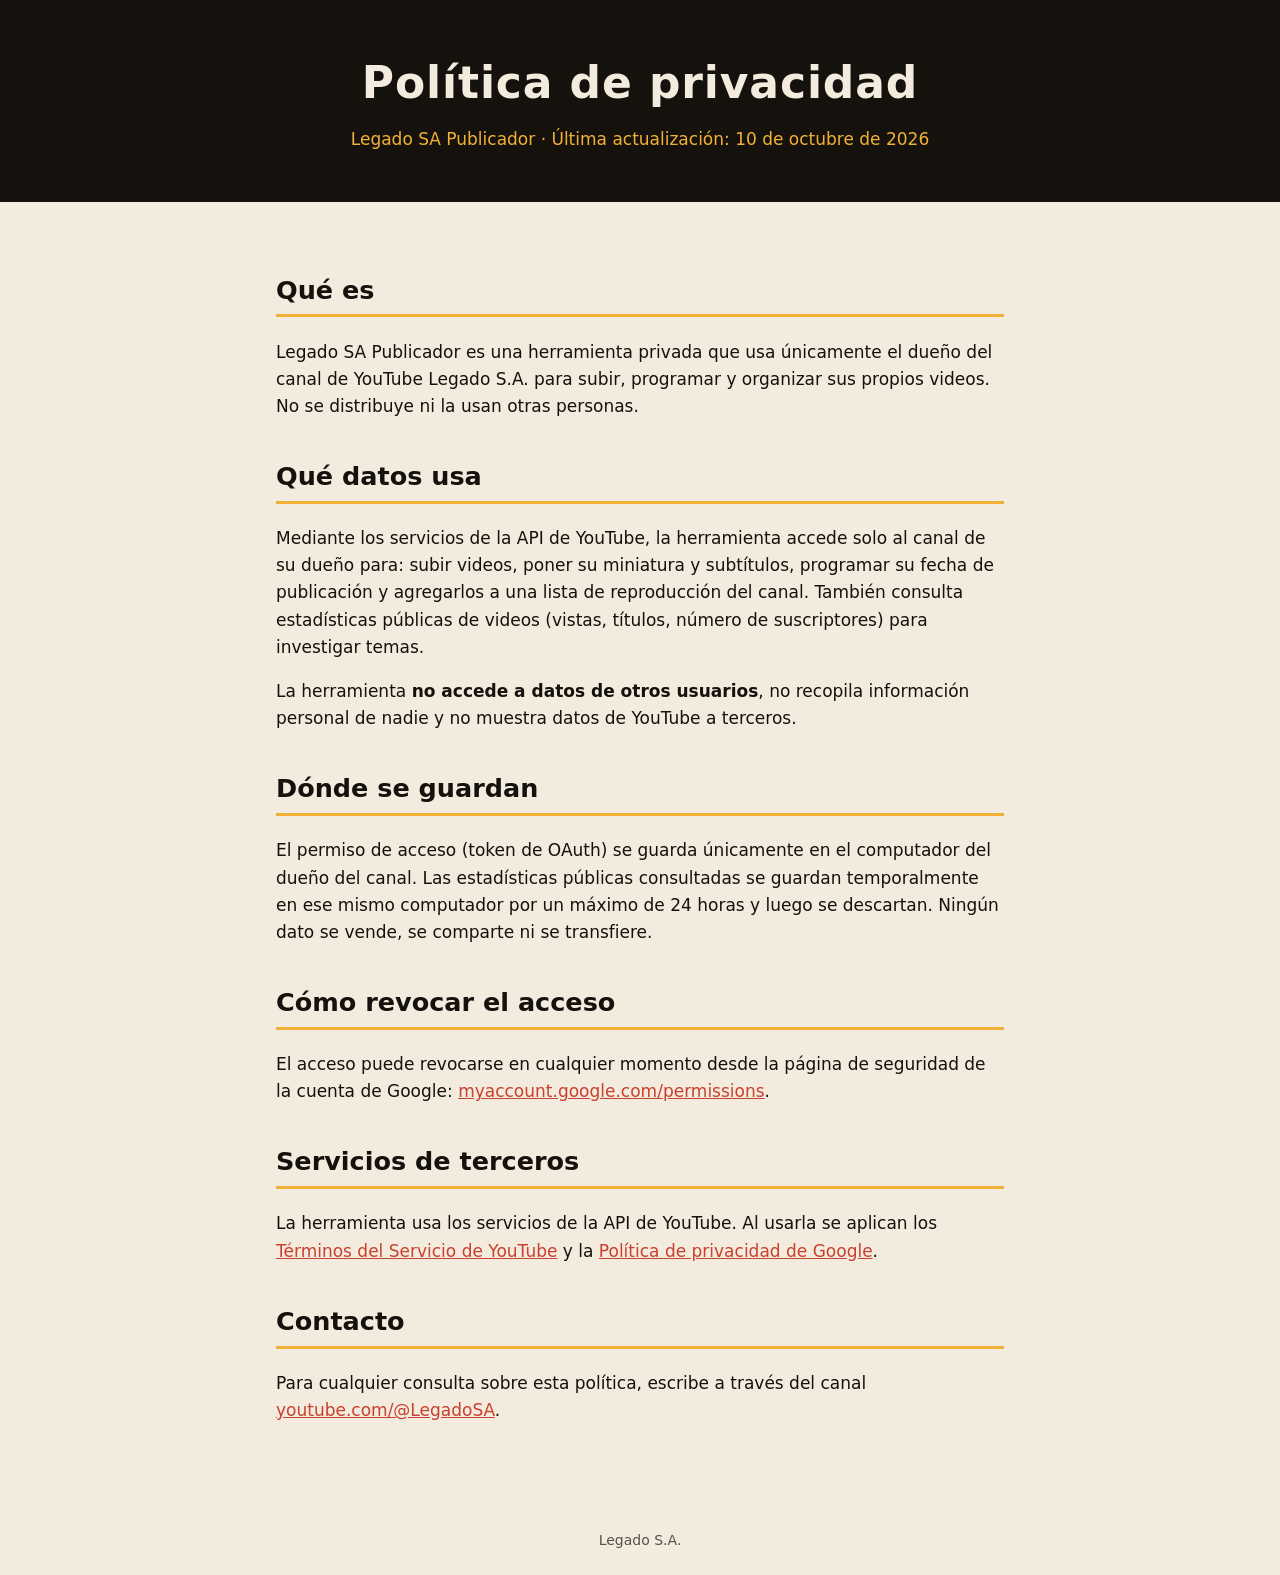
==== privacidad.html @ 9dd15a0d "Página principal y política de privacidad de Legado S.A. Co-Authored-By: Claude Opus 5.5 <noreply@an" ====
<!doctype html>
<html lang="es">
<head>
<meta charset="utf-8">
<meta name="viewport" content="width=device-width, initial-scale=1">
<title>Política de privacidad</title>
<meta name="description" content="Política de privacidad de Legado SA Publicador.">
<link rel="stylesheet" href="estilo.css">
</head>
<body>
<header>
  <h1>Política de privacidad</h1>
  <p>Legado SA Publicador · Última actualización: 10 de octubre de 2026</p>
</header>
<main>
  <h2>Qué es</h2>
  <p>Legado SA Publicador es una herramienta privada que usa únicamente el dueño del canal de YouTube Legado S.A. para subir, programar y organizar sus propios videos. No se distribuye ni la usan otras personas.</p>

  <h2>Qué datos usa</h2>
  <p>Mediante los servicios de la API de YouTube, la herramienta accede solo al canal de su dueño para: subir videos, poner su miniatura y subtítulos, programar su fecha de publicación y agregarlos a una lista de reproducción del canal. También consulta estadísticas públicas de videos (vistas, títulos, número de suscriptores) para investigar temas.</p>
  <p>La herramienta <strong>no accede a datos de otros usuarios</strong>, no recopila información personal de nadie y no muestra datos de YouTube a terceros.</p>

  <h2>Dónde se guardan</h2>
  <p>El permiso de acceso (token de OAuth) se guarda únicamente en el computador del dueño del canal. Las estadísticas públicas consultadas se guardan temporalmente en ese mismo computador por un máximo de 24 horas y luego se descartan. Ningún dato se vende, se comparte ni se transfiere.</p>

  <h2>Cómo revocar el acceso</h2>
  <p>El acceso puede revocarse en cualquier momento desde la página de seguridad de la cuenta de Google: <a href="https://myaccount.google.com/permissions">myaccount.google.com/permissions</a>.</p>

  <h2>Servicios de terceros</h2>
  <p>La herramienta usa los servicios de la API de YouTube. Al usarla se aplican los <a href="https://www.youtube.com/t/terms">Términos del Servicio de YouTube</a> y la <a href="https://policies.google.com/privacy">Política de privacidad de Google</a>.</p>

  <h2>Contacto</h2>
  <p>Para cualquier consulta sobre esta política, escribe a través del canal <a href="https://www.youtube.com/@LegadoSA">youtube.com/@LegadoSA</a>.</p>
</main>
<footer>Legado S.A.</footer>
</body>
</html>
---- estilo.css ----
:root { --tinta:#15120E; --papel:#F3EBDD; --mostaza:#F2B134; --ladrillo:#C8402F; }
* { box-sizing: border-box; }
body { margin:0; background:var(--papel); color:var(--tinta); font:17px/1.6 system-ui, -apple-system, "Segoe UI", sans-serif; }
header { background:var(--tinta); color:var(--papel); padding:48px 16px; text-align:center; }
header h1 { margin:0; font-size:44px; letter-spacing:.02em; }
header p { margin:8px 0 0; color:var(--mostaza); }
main { max-width:760px; margin:0 auto; padding:32px 16px 64px; }
h2 { margin-top:36px; border-bottom:3px solid var(--mostaza); padding-bottom:4px; }
a { color:var(--ladrillo); }
footer { text-align:center; padding:24px 16px; font-size:14px; opacity:.7; }
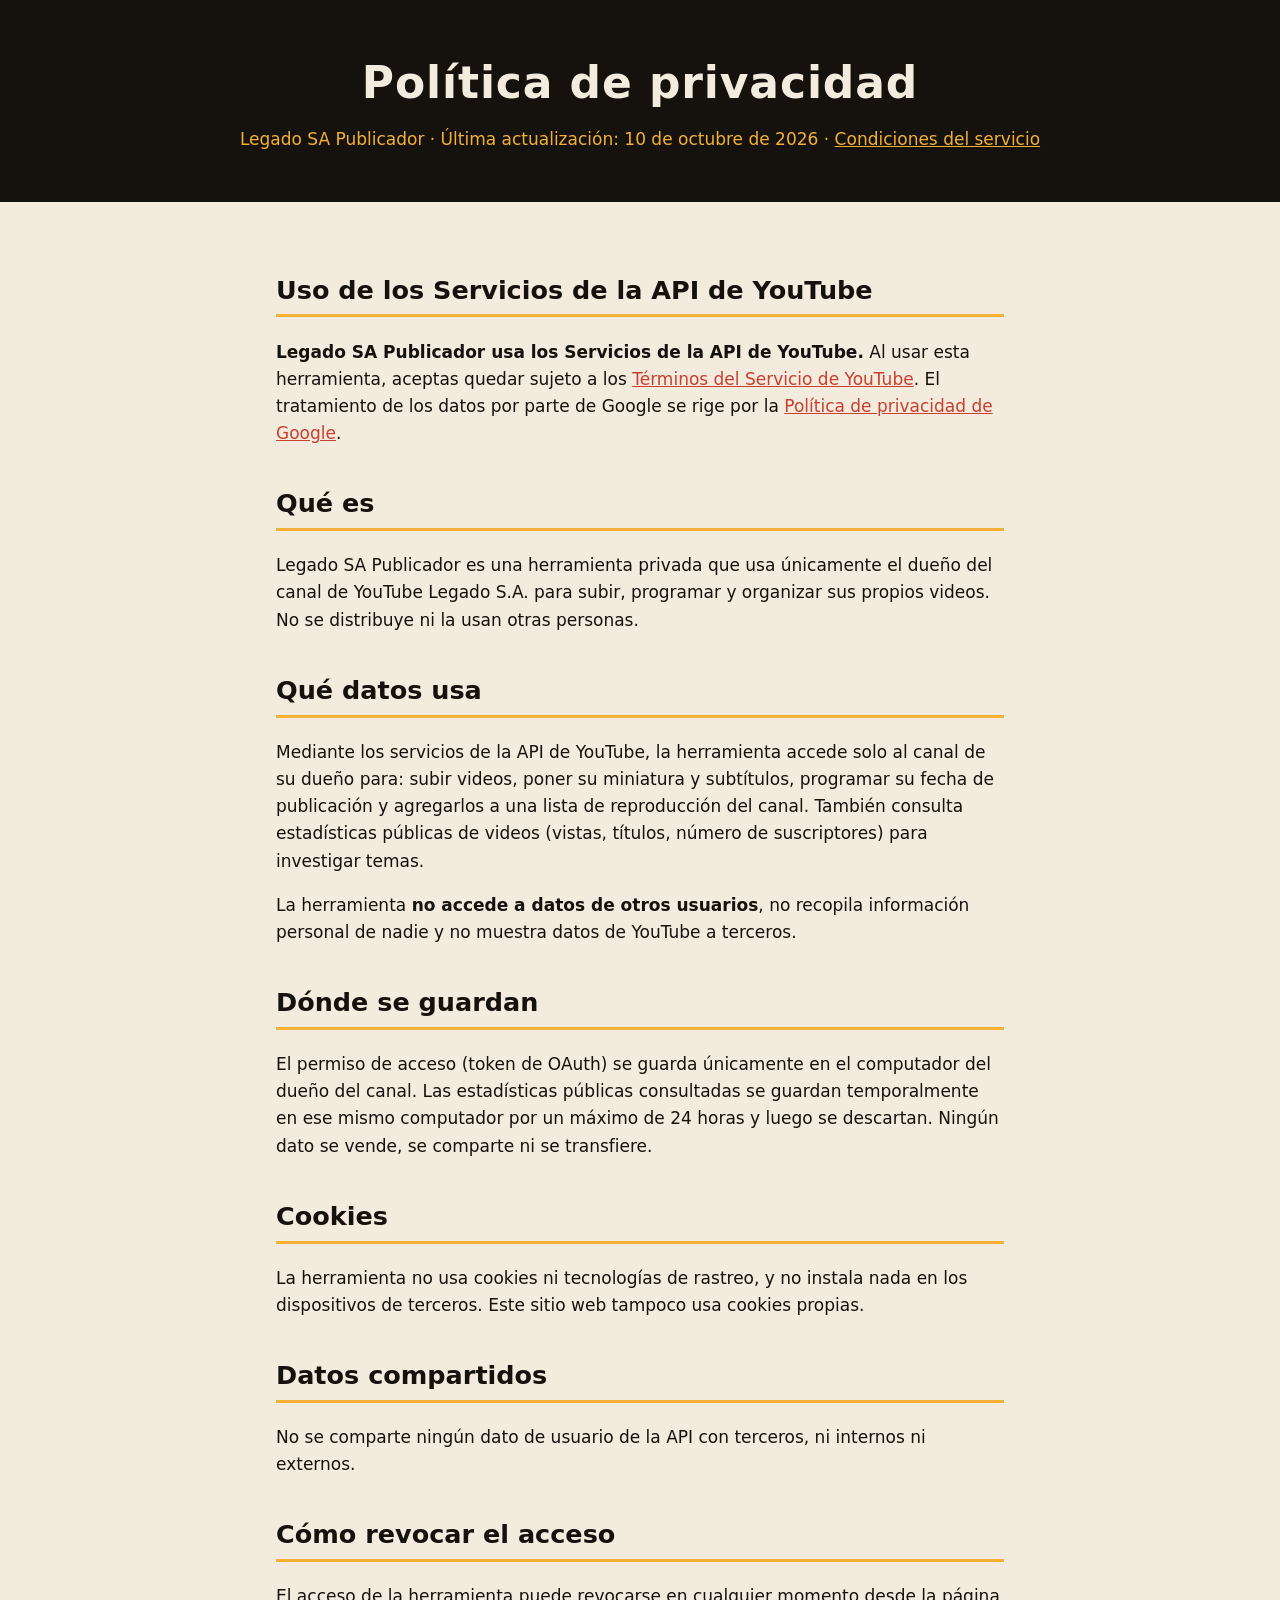
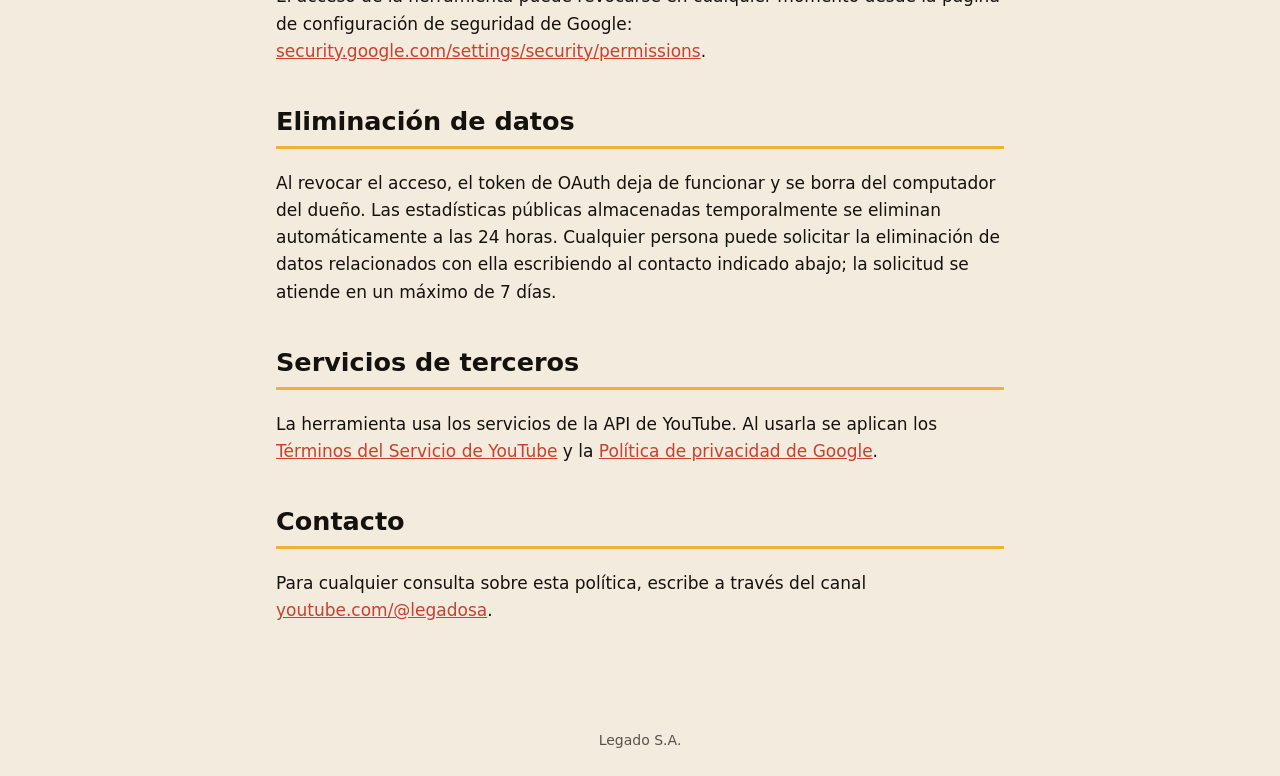
==== commit 196d2504: "Condiciones del servicio, cláusulas de la API de YouTube en la política y marca de YouTube visible C" ====
--- a/privacidad.html
+++ b/privacidad.html
@@ -10,9 +10,12 @@
 <body>
 <header>
   <h1>Política de privacidad</h1>
-  <p>Legado SA Publicador · Última actualización: 10 de octubre de 2026</p>
+  <p>Legado SA Publicador · Última actualización: 10 de octubre de 2026 · <a href="condiciones.html" style="color:var(--mostaza)">Condiciones del servicio</a></p>
 </header>
 <main>
+  <h2>Uso de los Servicios de la API de YouTube</h2>
+  <p><strong>Legado SA Publicador usa los Servicios de la API de YouTube.</strong> Al usar esta herramienta, aceptas quedar sujeto a los <a href="https://www.youtube.com/t/terms">Términos del Servicio de YouTube</a>. El tratamiento de los datos por parte de Google se rige por la <a href="https://policies.google.com/privacy">Política de privacidad de Google</a>.</p>
+
   <h2>Qué es</h2>
   <p>Legado SA Publicador es una herramienta privada que usa únicamente el dueño del canal de YouTube Legado S.A. para subir, programar y organizar sus propios videos. No se distribuye ni la usan otras personas.</p>
 
@@ -23,14 +26,23 @@
   <h2>Dónde se guardan</h2>
   <p>El permiso de acceso (token de OAuth) se guarda únicamente en el computador del dueño del canal. Las estadísticas públicas consultadas se guardan temporalmente en ese mismo computador por un máximo de 24 horas y luego se descartan. Ningún dato se vende, se comparte ni se transfiere.</p>
 
+  <h2>Cookies</h2>
+  <p>La herramienta no usa cookies ni tecnologías de rastreo, y no instala nada en los dispositivos de terceros. Este sitio web tampoco usa cookies propias.</p>
+
+  <h2>Datos compartidos</h2>
+  <p>No se comparte ningún dato de usuario de la API con terceros, ni internos ni externos.</p>
+
   <h2>Cómo revocar el acceso</h2>
-  <p>El acceso puede revocarse en cualquier momento desde la página de seguridad de la cuenta de Google: <a href="https://myaccount.google.com/permissions">myaccount.google.com/permissions</a>.</p>
+  <p>El acceso de la herramienta puede revocarse en cualquier momento desde la página de configuración de seguridad de Google: <a href="https://security.google.com/settings/security/permissions">security.google.com/settings/security/permissions</a>.</p>
+
+  <h2>Eliminación de datos</h2>
+  <p>Al revocar el acceso, el token de OAuth deja de funcionar y se borra del computador del dueño. Las estadísticas públicas almacenadas temporalmente se eliminan automáticamente a las 24 horas. Cualquier persona puede solicitar la eliminación de datos relacionados con ella escribiendo al contacto indicado abajo; la solicitud se atiende en un máximo de 7 días.</p>
 
   <h2>Servicios de terceros</h2>
   <p>La herramienta usa los servicios de la API de YouTube. Al usarla se aplican los <a href="https://www.youtube.com/t/terms">Términos del Servicio de YouTube</a> y la <a href="https://policies.google.com/privacy">Política de privacidad de Google</a>.</p>
 
   <h2>Contacto</h2>
-  <p>Para cualquier consulta sobre esta política, escribe a través del canal <a href="https://www.youtube.com/@LegadoSA">youtube.com/@LegadoSA</a>.</p>
+  <p>Para cualquier consulta sobre esta política, escribe a través del canal <a href="https://www.youtube.com/@legadosa">youtube.com/@legadosa</a>.</p>
 </main>
 <footer>Legado S.A.</footer>
 </body>
--- a/estilo.css
+++ b/estilo.css
@@ -8,3 +8,6 @@
 h2 { margin-top:36px; border-bottom:3px solid var(--mostaza); padding-bottom:4px; }
 a { color:var(--ladrillo); }
 footer { text-align:center; padding:24px 16px; font-size:14px; opacity:.7; }
+
+.yt { display:inline-flex; align-items:center; gap:10px; font-weight:700; background:#fff; border:1px solid #ddd; border-radius:8px; padding:8px 14px; }
+.yt-logo { display:inline-flex; align-items:center; justify-content:center; width:34px; height:24px; background:#FF0000; color:#fff; border-radius:6px; font-size:12px; }
